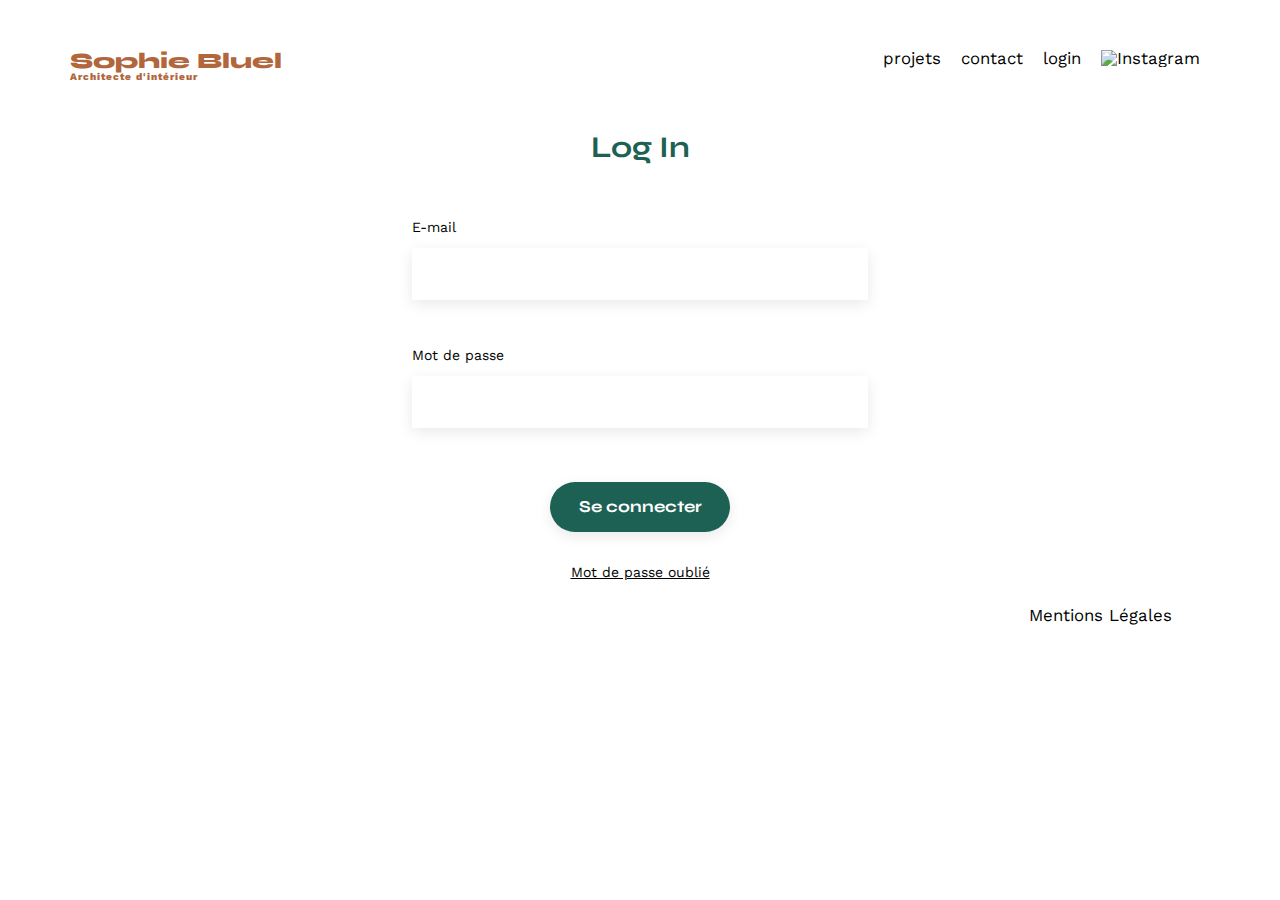
==== FrontEnd/login.html @ e521ade9 "login fonctinonnel" ====
<!DOCTYPE html>
<html lang="fr">
  <head>
    <meta charset="UTF-8" />
    <title>Sophie Bluel - Architecte d'intérieur</title>
    <meta name="viewport" content="width=device-width, initial-scale=1.0" />
    <link rel="preconnect" href="https://fonts.googleapis.com" />
    <link rel="preconnect" href="https://fonts.gstatic.com" crossorigin />
    <link
      href="https://fonts.googleapis.com/css2?family=Syne:wght@700;800&family=Work+Sans&display=swap"
      rel="stylesheet"
    />
    <meta name="description" content="" />
    <link rel="stylesheet" href="./assets/style2.css" />
    <script src="./assets/login.js" defer></script>
  </head>

  <body>
    <header>
      <h1>Sophie Bluel <span>Architecte d'intérieur</span></h1>
      <nav>
        <ul>
          <li><a href="index.html">projets</a></li>
          <li>contact</li>
          <li>login</li>
          <li><img src="./assets/icons/instagram.png" alt="Instagram" /></li>
        </ul>
      </nav>
    </header>
    <section id="contact">
      <h2>Log In</h2>
      <form action="" method="post" id="login-form" class="form">
        <div class="formControl">
          <label for="email">E-mail</label>
          <input type="email" id="email" name="email" />
          <small></small>
        </div>
        <div class="formControl">
          <label for="password">Mot de passe</label>
          <input type="password" id="password" name="password" />
          <small></small>
        </div>
        <p class="error-message"></p>
        <button type="submit">Se connecter</button>

        <p>Mot de passe oublié</p>
      </form>
    </section>

    <footer>
      <nav>
        <ul>
          <li>Mentions Légales</li>
        </ul>
      </nav>
    </footer>
  </body>
</html>
---- FrontEnd/assets/style2.css ----
/* http://meyerweb.com/eric/tools/css/reset/
   v2.0 | 20110126
   License: none (public domain)
*/

html,
body,
div,
span,
applet,
object,
iframe,
h1,
h2,
h3,
h4,
h5,
h6,
p,
blockquote,
pre,
a,
abbr,
acronym,
address,
big,
cite,
code,
del,
dfn,
em,
img,
ins,
kbd,
q,
s,
samp,
small,
strike,
strong,
sub,
sup,
tt,
var,
b,
u,
i,
center,
dl,
dt,
dd,
ol,
ul,
li,
fieldset,
form,
label,
legend,
table,
caption,
tbody,
tfoot,
thead,
tr,
th,
td,
article,
aside,
canvas,
details,
embed,
figure,
figcaption,
footer,
header,
hgroup,
menu,
nav,
output,
ruby,
section,
summary,
time,
mark,
audio,
video {
  margin: 0;
  padding: 0;
  border: 0;
  font-size: 100%;
  font: inherit;
  vertical-align: baseline;
}
/* HTML5 display-role reset for older browsers */
article,
aside,
details,
figcaption,
figure,
footer,
header,
hgroup,
menu,
nav,
section {
  display: block;
}
body {
  line-height: 1;
}
/* code rajouté*/
a {
  text-decoration: none;
  color: #000;
}
a:hover {
  color: #b1663c;
}
/*jusqu'ici*/
ol,
ul {
  list-style: none;
}
blockquote,
q {
  quotes: none;
}
blockquote:before,
blockquote:after,
q:before,
q:after {
  content: "";
  content: none;
}
table {
  border-collapse: collapse;
  border-spacing: 0;
}
/** end reset css**/
body {
  max-width: 1140px;
  margin: auto;
  font-family: "Work Sans";
  font-size: 14px;
}
header {
  display: flex;
  justify-content: space-between;
  margin: 50px 0;
}
section {
  margin: 50px 0;
}

h1 {
  display: flex;
  flex-direction: column;
  font-family: "Syne";
  font-size: 22px;
  font-weight: 800;
  color: #b1663c;
}

h1 > span {
  font-family: "Work Sans";
  font-size: 10px;
  letter-spacing: 0.1em;
}

h2 {
  font-family: "Syne";
  font-weight: 700;
  font-size: 30px;
  color: #1d6154;
}
nav ul {
  display: flex;
  align-items: center;
  list-style-type: none;
}
nav li {
  padding: 0 10px;
  font-size: 1.2em;
}

li:hover {
  color: #b1663c;
}

#contact {
  width: 40%;
  margin: auto;
}
#contact > * {
  text-align: center;
}
#contact h2 {
  margin-bottom: 20px;
}
.form {
  text-align: left;
  margin-top: 30px;
  display: flex;
  flex-direction: column;
}

.formControl {
  display: flex;
  flex-direction: column;
  margin-bottom: 10px;
  text-align: left;
}

.formControl input {
  height: 50px;
  font-size: 1.2em;
  border: none;
  box-shadow: 0px 4px 14px rgba(0, 0, 0, 0.09);
}
.formControl label {
  margin: 2em 0 1em 0;
}
.formControl textarea {
  border: none;
  box-shadow: 0px 4px 14px rgba(0, 0, 0, 0.09);
}
#contact p {
  text-align: center;
  text-decoration: underline;
}
.formControl small {
  margin-top: 10px;
  visibility: hidden;
}
.formControl.success input {
  border: solid;
  color: #09c372;
}

.formControl.error input {
  border: solid;
  color: #ff3860;
}
.formControl.error small {
  color: #ff3860;
  visibility: visible;
}

#contact button {
  height: 50px;
  font-size: 1.2em;
  border: transparent;
  box-shadow: 0px 4px 14px rgba(0, 0, 0, 0.09);
  font-family: "Syne";
  font-weight: 700;
  color: white;
  background-color: #1d6154;
  margin: 2em auto;
  width: 180px;
  text-align: center;
  border-radius: 60px;
  cursor: pointer;
}

footer nav ul {
  display: flex;
  justify-content: flex-end;
  margin: 2em;
}

.error-message {
  color: red;
  font-weight: bold;
}
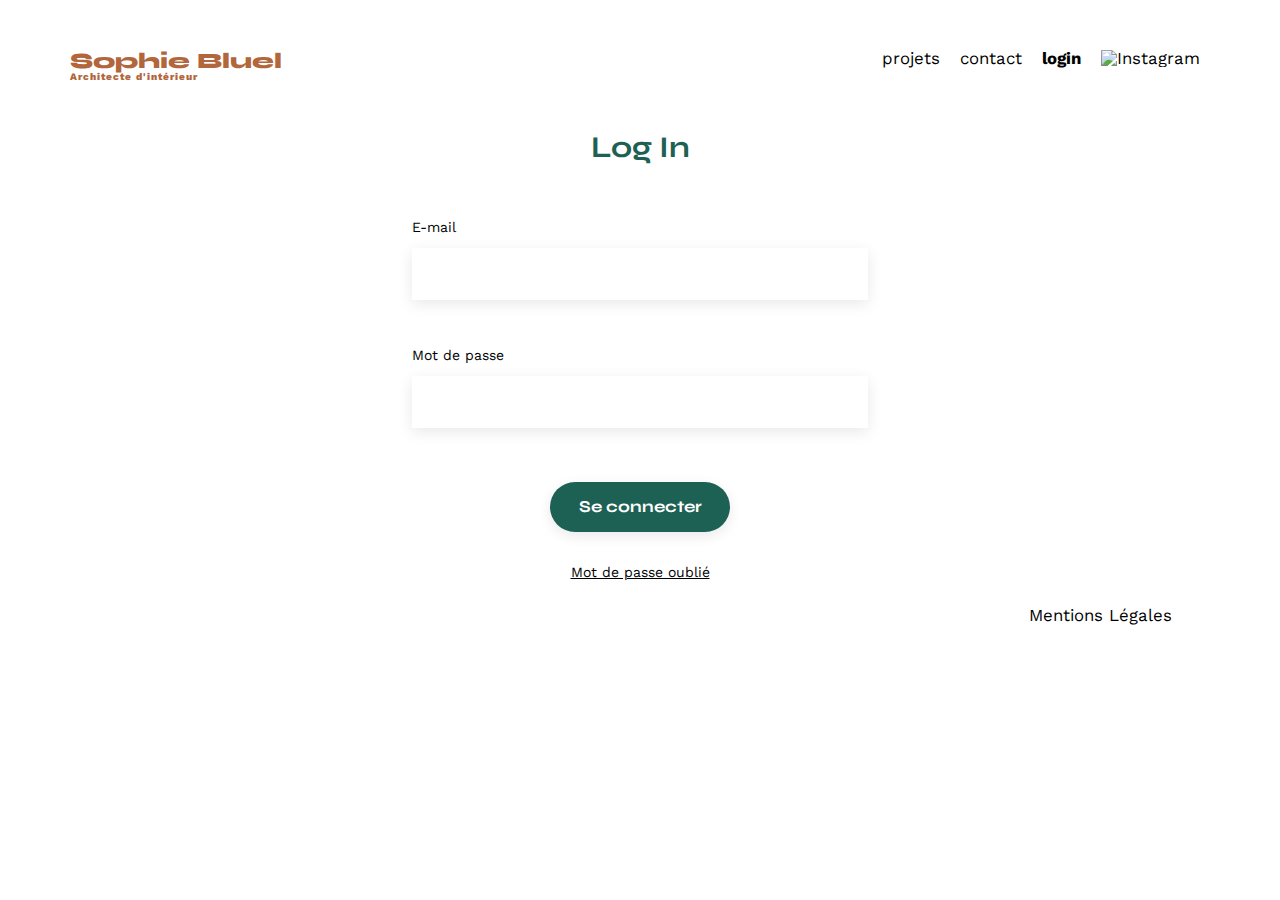
==== commit b1712624: "mise en place des classes  pour la connexion modal" ====
--- a/FrontEnd/login.html
+++ b/FrontEnd/login.html
@@ -22,7 +22,7 @@
         <ul>
           <li><a href="index.html">projets</a></li>
           <li>contact</li>
-          <li>login</li>
+          <li class="connect-login">login</li>
           <li><img src="./assets/icons/instagram.png" alt="Instagram" /></li>
         </ul>
       </nav>
--- a/FrontEnd/assets/style2.css
+++ b/FrontEnd/assets/style2.css
@@ -148,6 +148,9 @@
   justify-content: space-between;
   margin: 50px 0;
 }
+.connect-login {
+  font-weight: bold;
+}
 section {
   margin: 50px 0;
 }
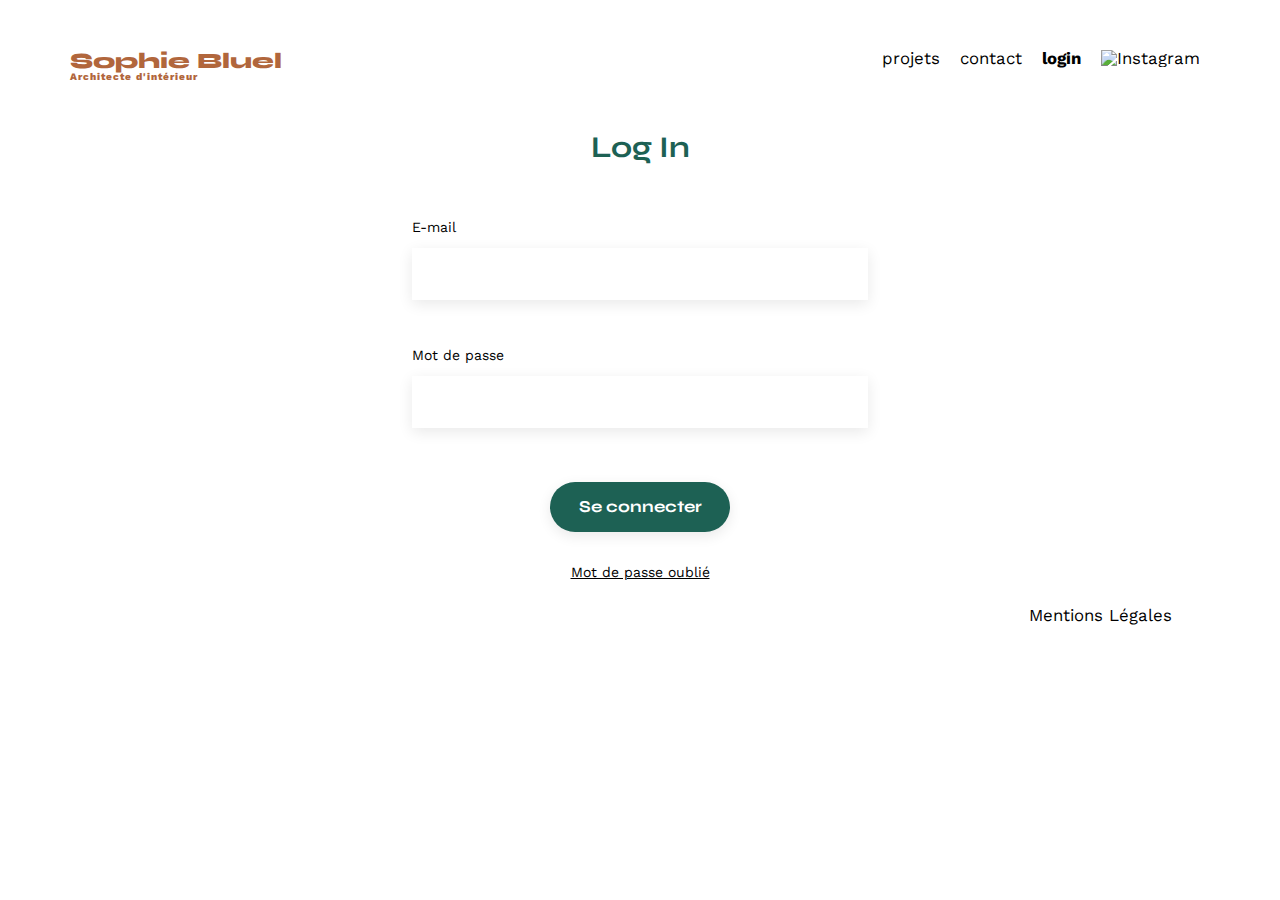
==== commit 81787cf2: "correction code + login/token  terminer" ====
--- a/FrontEnd/login.html
+++ b/FrontEnd/login.html
@@ -11,7 +11,7 @@
       rel="stylesheet"
     />
     <meta name="description" content="" />
-    <link rel="stylesheet" href="./assets/style2.css" />
+    <link rel="stylesheet" href="./assets/login.css" />
     <script src="./assets/login.js" defer></script>
   </head>
 
--- a/FrontEnd/assets/login.css
+++ b/FrontEnd/assets/login.css
@@ -0,0 +1,277 @@
+/* http://meyerweb.com/eric/tools/css/reset/
+   v2.0 | 20110126
+   License: none (public domain)
+*/
+
+html,
+body,
+div,
+span,
+applet,
+object,
+iframe,
+h1,
+h2,
+h3,
+h4,
+h5,
+h6,
+p,
+blockquote,
+pre,
+a,
+abbr,
+acronym,
+address,
+big,
+cite,
+code,
+del,
+dfn,
+em,
+img,
+ins,
+kbd,
+q,
+s,
+samp,
+small,
+strike,
+strong,
+sub,
+sup,
+tt,
+var,
+b,
+u,
+i,
+center,
+dl,
+dt,
+dd,
+ol,
+ul,
+li,
+fieldset,
+form,
+label,
+legend,
+table,
+caption,
+tbody,
+tfoot,
+thead,
+tr,
+th,
+td,
+article,
+aside,
+canvas,
+details,
+embed,
+figure,
+figcaption,
+footer,
+header,
+hgroup,
+menu,
+nav,
+output,
+ruby,
+section,
+summary,
+time,
+mark,
+audio,
+video {
+  margin: 0;
+  padding: 0;
+  border: 0;
+  font-size: 100%;
+  font: inherit;
+  vertical-align: baseline;
+}
+/* HTML5 display-role reset for older browsers */
+article,
+aside,
+details,
+figcaption,
+figure,
+footer,
+header,
+hgroup,
+menu,
+nav,
+section {
+  display: block;
+}
+body {
+  line-height: 1;
+}
+/* code rajouté*/
+a {
+  text-decoration: none;
+  color: #000;
+}
+a:hover {
+  color: #b1663c;
+}
+/*jusqu'ici*/
+ol,
+ul {
+  list-style: none;
+}
+blockquote,
+q {
+  quotes: none;
+}
+blockquote:before,
+blockquote:after,
+q:before,
+q:after {
+  content: "";
+  content: none;
+}
+table {
+  border-collapse: collapse;
+  border-spacing: 0;
+}
+/** end reset css**/
+body {
+  max-width: 1140px;
+  margin: auto;
+  font-family: "Work Sans";
+  font-size: 14px;
+}
+header {
+  display: flex;
+  justify-content: space-between;
+  margin: 50px 0;
+}
+.connect-login {
+  font-weight: bold;
+}
+section {
+  margin: 50px 0;
+}
+
+h1 {
+  display: flex;
+  flex-direction: column;
+  font-family: "Syne";
+  font-size: 22px;
+  font-weight: 800;
+  color: #b1663c;
+}
+
+h1 > span {
+  font-family: "Work Sans";
+  font-size: 10px;
+  letter-spacing: 0.1em;
+}
+
+h2 {
+  font-family: "Syne";
+  font-weight: 700;
+  font-size: 30px;
+  color: #1d6154;
+}
+nav ul {
+  display: flex;
+  align-items: center;
+  list-style-type: none;
+}
+nav li {
+  padding: 0 10px;
+  font-size: 1.2em;
+}
+
+li:hover {
+  color: #b1663c;
+}
+
+#contact {
+  width: 40%;
+  margin: auto;
+}
+#contact > * {
+  text-align: center;
+}
+#contact h2 {
+  margin-bottom: 20px;
+}
+.form {
+  text-align: left;
+  margin-top: 30px;
+  display: flex;
+  flex-direction: column;
+}
+
+.formControl {
+  display: flex;
+  flex-direction: column;
+  margin-bottom: 10px;
+  text-align: left;
+}
+
+.formControl input {
+  height: 50px;
+  font-size: 1.2em;
+  border: none;
+  box-shadow: 0px 4px 14px rgba(0, 0, 0, 0.09);
+}
+.formControl label {
+  margin: 2em 0 1em 0;
+}
+.formControl textarea {
+  border: none;
+  box-shadow: 0px 4px 14px rgba(0, 0, 0, 0.09);
+}
+#contact p {
+  text-align: center;
+  text-decoration: underline;
+}
+.formControl small {
+  margin-top: 10px;
+  visibility: hidden;
+}
+.formControl.success input {
+  /*border: solid;
+  color: #09c372;*/
+}
+
+.formControl.error input {
+  border: solid;
+  color: #ff3860;
+}
+.formControl.error small {
+  color: #ff3860;
+  visibility: visible;
+}
+
+#contact button {
+  height: 50px;
+  font-size: 1.2em;
+  border: transparent;
+  box-shadow: 0px 4px 14px rgba(0, 0, 0, 0.09);
+  font-family: "Syne";
+  font-weight: 700;
+  color: white;
+  background-color: #1d6154;
+  margin: 2em auto;
+  width: 180px;
+  text-align: center;
+  border-radius: 60px;
+  cursor: pointer;
+}
+
+footer nav ul {
+  display: flex;
+  justify-content: flex-end;
+  margin: 2em;
+}
+
+.error-message {
+  color: red;
+  font-weight: bold;
+}
